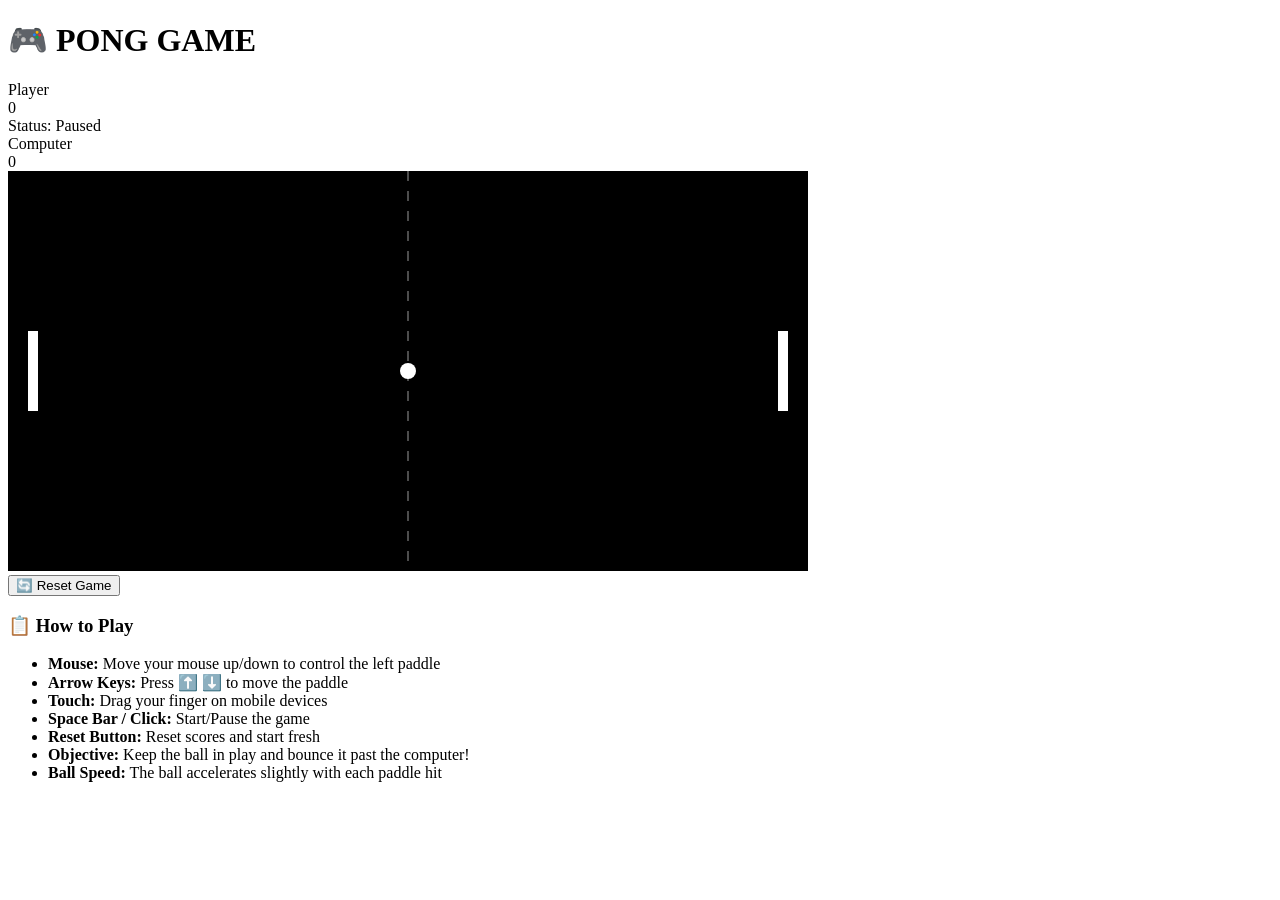
==== pong-game/index.html @ 7d8611c8 "Add Pong game HTML structure" ====
<!DOCTYPE html>
<html lang="en">
<head>
    <meta charset="UTF-8">
    <meta name="viewport" content="width=device-width, initial-scale=1.0">
    <title>Pong Game</title>
    <link rel="stylesheet" href="styles.css">
</head>
<body>
    <div class="game-container">
        <div class="game-header">
            <h1>🎮 PONG GAME</h1>
            <div class="game-info">
                <div class="score-box">
                    <div class="score-label">Player</div>
                    <div class="score-value" id="playerScore">0</div>
                </div>
                <div class="game-status">
                    Status: <span id="gameStatus">Paused</span>
                </div>
                <div class="score-box">
                    <div class="score-label">Computer</div>
                    <div class="score-value" id="computerScore">0</div>
                </div>
            </div>
        </div>

        <div class="game-canvas-wrapper">
            <canvas id="pongCanvas" width="800" height="400"></canvas>
        </div>

        <div class="controls">
            <button id="resetBtn">🔄 Reset Game</button>
        </div>

        <div class="instructions">
            <h3>📋 How to Play</h3>
            <ul>
                <li><strong>Mouse:</strong> Move your mouse up/down to control the left paddle</li>
                <li><strong>Arrow Keys:</strong> Press ⬆️ ⬇️ to move the paddle</li>
                <li><strong>Touch:</strong> Drag your finger on mobile devices</li>
                <li><strong>Space Bar / Click:</strong> Start/Pause the game</li>
                <li><strong>Reset Button:</strong> Reset scores and start fresh</li>
                <li><strong>Objective:</strong> Keep the ball in play and bounce it past the computer!</li>
                <li><strong>Ball Speed:</strong> The ball accelerates slightly with each paddle hit</li>
            </ul>
        </div>
    </div>

    <script src="script.js"></script>
</body>
</html>
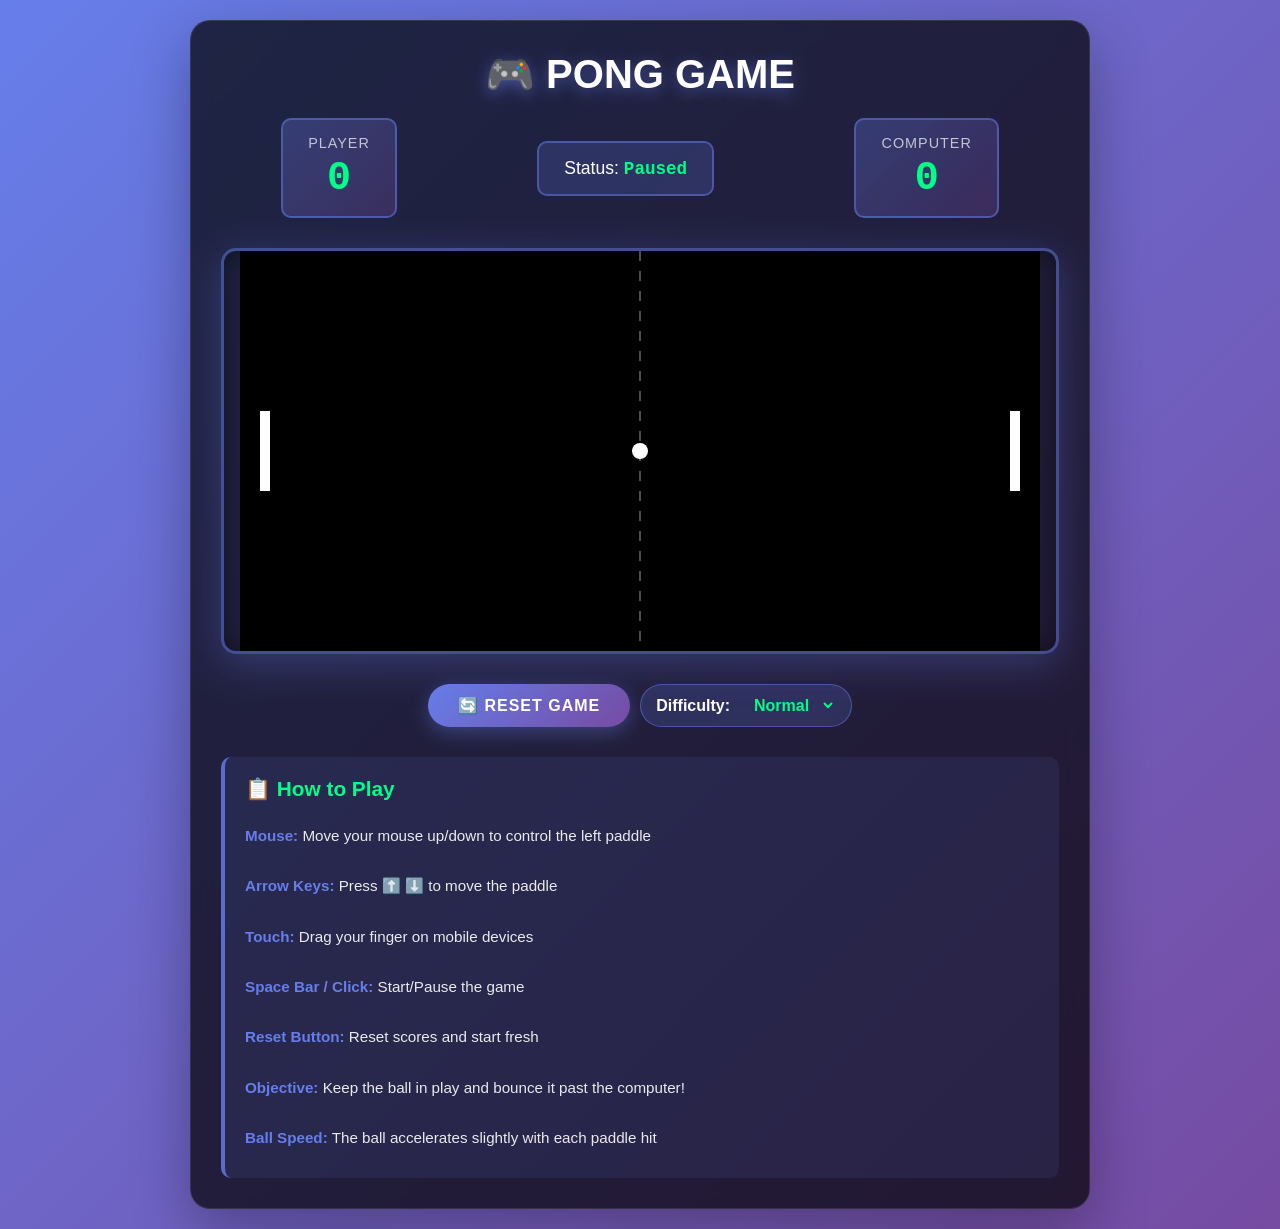
==== commit 0f1fe4f9: "Enhance Pong game with sound, visuals, difficulty, and win conditions Co-authored-by: vivek2034 <170" ====
--- a/pong-game/index.html
+++ b/pong-game/index.html
@@ -27,10 +27,22 @@
 
         <div class="game-canvas-wrapper">
             <canvas id="pongCanvas" width="800" height="400"></canvas>
+            <div id="gameOverOverlay" class="game-over-overlay" style="display: none;">
+                <h2 id="winnerText">Player Wins!</h2>
+                <button id="playAgainBtn">Play Again</button>
+            </div>
         </div>
 
         <div class="controls">
             <button id="resetBtn">🔄 Reset Game</button>
+            <div class="difficulty-selector">
+                <label for="difficulty">Difficulty:</label>
+                <select id="difficulty">
+                    <option value="easy">Easy</option>
+                    <option value="normal" selected>Normal</option>
+                    <option value="hard">Hard</option>
+                </select>
+            </div>
         </div>
 
         <div class="instructions">
--- a/pong-game/styles.css
+++ b/pong-game/styles.css
@@ -0,0 +1,316 @@
+* {
+    margin: 0;
+    padding: 0;
+    box-sizing: border-box;
+}
+
+body {
+    font-family: 'Segoe UI', Tahoma, Geneva, Verdana, sans-serif;
+    background: linear-gradient(135deg, #667eea 0%, #764ba2 100%);
+    min-height: 100vh;
+    display: flex;
+    justify-content: center;
+    align-items: center;
+    padding: 20px;
+}
+
+.game-container {
+    background: rgba(0, 0, 0, 0.7);
+    border-radius: 20px;
+    padding: 30px;
+    box-shadow: 0 20px 60px rgba(0, 0, 0, 0.3);
+    backdrop-filter: blur(10px);
+    border: 1px solid rgba(255, 255, 255, 0.1);
+    max-width: 900px;
+    width: 100%;
+}
+
+.game-header {
+    text-align: center;
+    margin-bottom: 30px;
+}
+
+.game-header h1 {
+    color: #fff;
+    font-size: 2.5em;
+    margin-bottom: 20px;
+    text-shadow: 0 4px 15px rgba(102, 126, 234, 0.5);
+    animation: glow 2s ease-in-out infinite;
+}
+
+@keyframes glow {
+    0%, 100% {
+        text-shadow: 0 4px 15px rgba(102, 126, 234, 0.5);
+    }
+    50% {
+        text-shadow: 0 4px 25px rgba(102, 126, 234, 0.8);
+    }
+}
+
+.game-info {
+    display: flex;
+    justify-content: space-around;
+    align-items: center;
+    gap: 20px;
+    flex-wrap: wrap;
+}
+
+.score-box {
+    background: linear-gradient(135deg, rgba(102, 126, 234, 0.3), rgba(118, 75, 162, 0.3));
+    padding: 15px 25px;
+    border-radius: 10px;
+    border: 2px solid rgba(102, 126, 234, 0.5);
+    text-align: center;
+}
+
+.score-label {
+    color: rgba(255, 255, 255, 0.7);
+    font-size: 0.9em;
+    margin-bottom: 5px;
+    text-transform: uppercase;
+    letter-spacing: 1px;
+}
+
+.score-value {
+    color: #00ff88;
+    font-size: 2.5em;
+    font-weight: bold;
+    font-family: 'Courier New', monospace;
+}
+
+.game-status {
+    color: #fff;
+    font-size: 1.1em;
+    background: rgba(102, 126, 234, 0.2);
+    padding: 15px 25px;
+    border-radius: 10px;
+    border: 2px solid rgba(102, 126, 234, 0.5);
+}
+
+#gameStatus {
+    color: #00ff88;
+    font-weight: bold;
+    font-family: 'Courier New', monospace;
+}
+
+.game-canvas-wrapper {
+    display: flex;
+    justify-content: center;
+    margin-bottom: 30px;
+    border-radius: 15px;
+    overflow: hidden;
+    box-shadow: inset 0 0 30px rgba(0, 0, 0, 0.5), 0 10px 40px rgba(102, 126, 234, 0.3);
+    border: 3px solid rgba(102, 126, 234, 0.5);
+    position: relative;
+}
+
+.game-over-overlay {
+    position: absolute;
+    top: 0;
+    left: 0;
+    width: 100%;
+    height: 100%;
+    background: rgba(0, 0, 0, 0.8);
+    display: flex;
+    flex-direction: column;
+    justify-content: center;
+    align-items: center;
+    z-index: 10;
+}
+
+.game-over-overlay h2 {
+    color: #fff;
+    font-size: 3em;
+    margin-bottom: 20px;
+    text-shadow: 0 4px 15px rgba(102, 126, 234, 0.8);
+}
+
+#playAgainBtn {
+    background: linear-gradient(135deg, #00ff88 0%, #00b8ff 100%);
+    color: #000;
+    border: none;
+    padding: 15px 40px;
+    font-size: 1.2em;
+    border-radius: 30px;
+    cursor: pointer;
+    font-weight: bold;
+    text-transform: uppercase;
+    transition: all 0.3s ease;
+    box-shadow: 0 5px 20px rgba(0, 255, 136, 0.4);
+}
+
+#playAgainBtn:hover {
+    transform: translateY(-3px) scale(1.05);
+    box-shadow: 0 8px 30px rgba(0, 255, 136, 0.6);
+}
+
+#pongCanvas {
+    display: block;
+    background: linear-gradient(180deg, #1a1a2e 0%, #16213e 100%);
+    cursor: none;
+}
+
+.controls {
+    display: flex;
+    justify-content: center;
+    margin-bottom: 30px;
+    gap: 10px;
+}
+
+#resetBtn {
+    background: linear-gradient(135deg, #667eea 0%, #764ba2 100%);
+    color: white;
+    border: none;
+    padding: 12px 30px;
+    font-size: 1em;
+    border-radius: 25px;
+    cursor: pointer;
+    transition: all 0.3s ease;
+    box-shadow: 0 5px 20px rgba(102, 126, 234, 0.4);
+    font-weight: bold;
+    text-transform: uppercase;
+    letter-spacing: 1px;
+}
+
+#resetBtn:hover {
+    transform: translateY(-3px);
+    box-shadow: 0 8px 30px rgba(102, 126, 234, 0.6);
+}
+
+#resetBtn:active {
+    transform: translateY(-1px);
+}
+
+.difficulty-selector {
+    display: flex;
+    align-items: center;
+    gap: 10px;
+    background: rgba(102, 126, 234, 0.2);
+    padding: 0 15px;
+    border-radius: 25px;
+    border: 1px solid rgba(102, 126, 234, 0.5);
+}
+
+.difficulty-selector label {
+    color: #fff;
+    font-weight: bold;
+}
+
+#difficulty {
+    background: transparent;
+    color: #00ff88;
+    border: none;
+    padding: 10px;
+    font-size: 1em;
+    font-weight: bold;
+    outline: none;
+    cursor: pointer;
+}
+
+#difficulty option {
+    background: #1a1a2e;
+    color: #fff;
+}
+
+.instructions {
+    background: rgba(102, 126, 234, 0.1);
+    border-left: 4px solid rgba(102, 126, 234, 0.8);
+    padding: 20px;
+    border-radius: 10px;
+    color: rgba(255, 255, 255, 0.9);
+}
+
+.instructions h3 {
+    color: #00ff88;
+    margin-bottom: 15px;
+    font-size: 1.3em;
+}
+
+.instructions ul {
+    list-style: none;
+    display: grid;
+    gap: 10px;
+}
+
+.instructions li {
+    padding: 8px 0;
+    font-size: 0.95em;
+    line-height: 1.6;
+}
+
+.instructions strong {
+    color: #667eea;
+}
+
+/* Responsive Design */
+@media (max-width: 768px) {
+    .game-container {
+        padding: 20px;
+    }
+
+    .game-header h1 {
+        font-size: 2em;
+    }
+
+    .game-info {
+        gap: 10px;
+    }
+
+    .score-box,
+    .game-status {
+        padding: 10px 15px;
+        font-size: 0.9em;
+    }
+
+    .score-value {
+        font-size: 2em;
+    }
+
+    #pongCanvas {
+        width: 100%;
+        height: auto;
+    }
+
+    .instructions h3 {
+        font-size: 1.1em;
+    }
+
+    .instructions li {
+        font-size: 0.85em;
+    }
+}
+
+@media (max-width: 480px) {
+    .game-container {
+        padding: 15px;
+    }
+
+    .game-header h1 {
+        font-size: 1.5em;
+    }
+
+    .game-info {
+        flex-direction: column;
+        gap: 10px;
+    }
+
+    .score-box {
+        padding: 10px 20px;
+    }
+
+    .score-value {
+        font-size: 1.8em;
+    }
+
+    .instructions {
+        padding: 15px;
+    }
+
+    .instructions h3 {
+        font-size: 1em;
+    }
+
+    .instructions li {
+        font-size: 0.8em;
+    }
+}
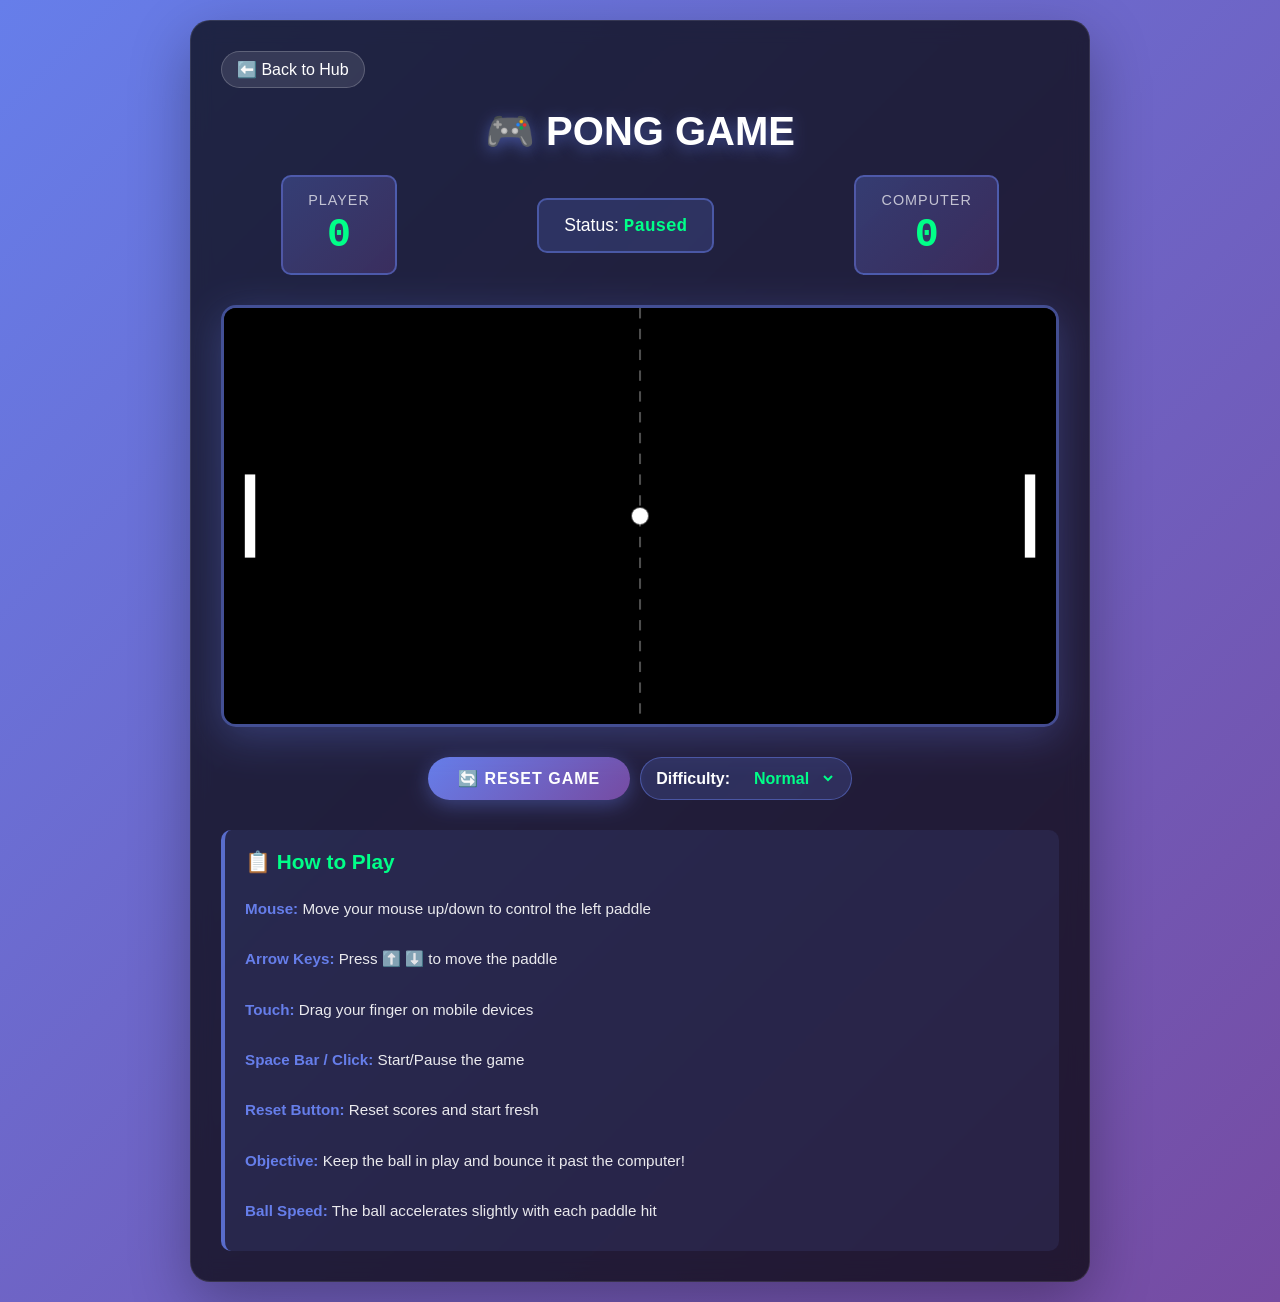
==== commit 4b9cec60: "Add Retro Game Hub with Snake and Tic-Tac-Toe Co-authored-by: vivek2034 <170087506+vivek2034@users.n" ====
--- a/pong-game/index.html
+++ b/pong-game/index.html
@@ -8,6 +8,7 @@
 </head>
 <body>
     <div class="game-container">
+        <a href="../index.html" class="back-btn">⬅️ Back to Hub</a>
         <div class="game-header">
             <h1>🎮 PONG GAME</h1>
             <div class="game-info">
--- a/pong-game/styles.css
+++ b/pong-game/styles.css
@@ -25,6 +25,23 @@
     width: 100%;
 }
 
+.back-btn {
+    display: inline-block;
+    color: #fff;
+    text-decoration: none;
+    background: rgba(255, 255, 255, 0.1);
+    padding: 8px 15px;
+    border-radius: 20px;
+    margin-bottom: 20px;
+    transition: all 0.3s;
+    border: 1px solid rgba(255, 255, 255, 0.2);
+}
+
+.back-btn:hover {
+    background: rgba(255, 255, 255, 0.2);
+    transform: translateX(-5px);
+}
+
 .game-header {
     text-align: center;
     margin-bottom: 30px;
@@ -148,6 +165,9 @@
     display: block;
     background: linear-gradient(180deg, #1a1a2e 0%, #16213e 100%);
     cursor: none;
+    width: 100%;
+    height: auto;
+    aspect-ratio: 2 / 1;
 }
 
 .controls {
